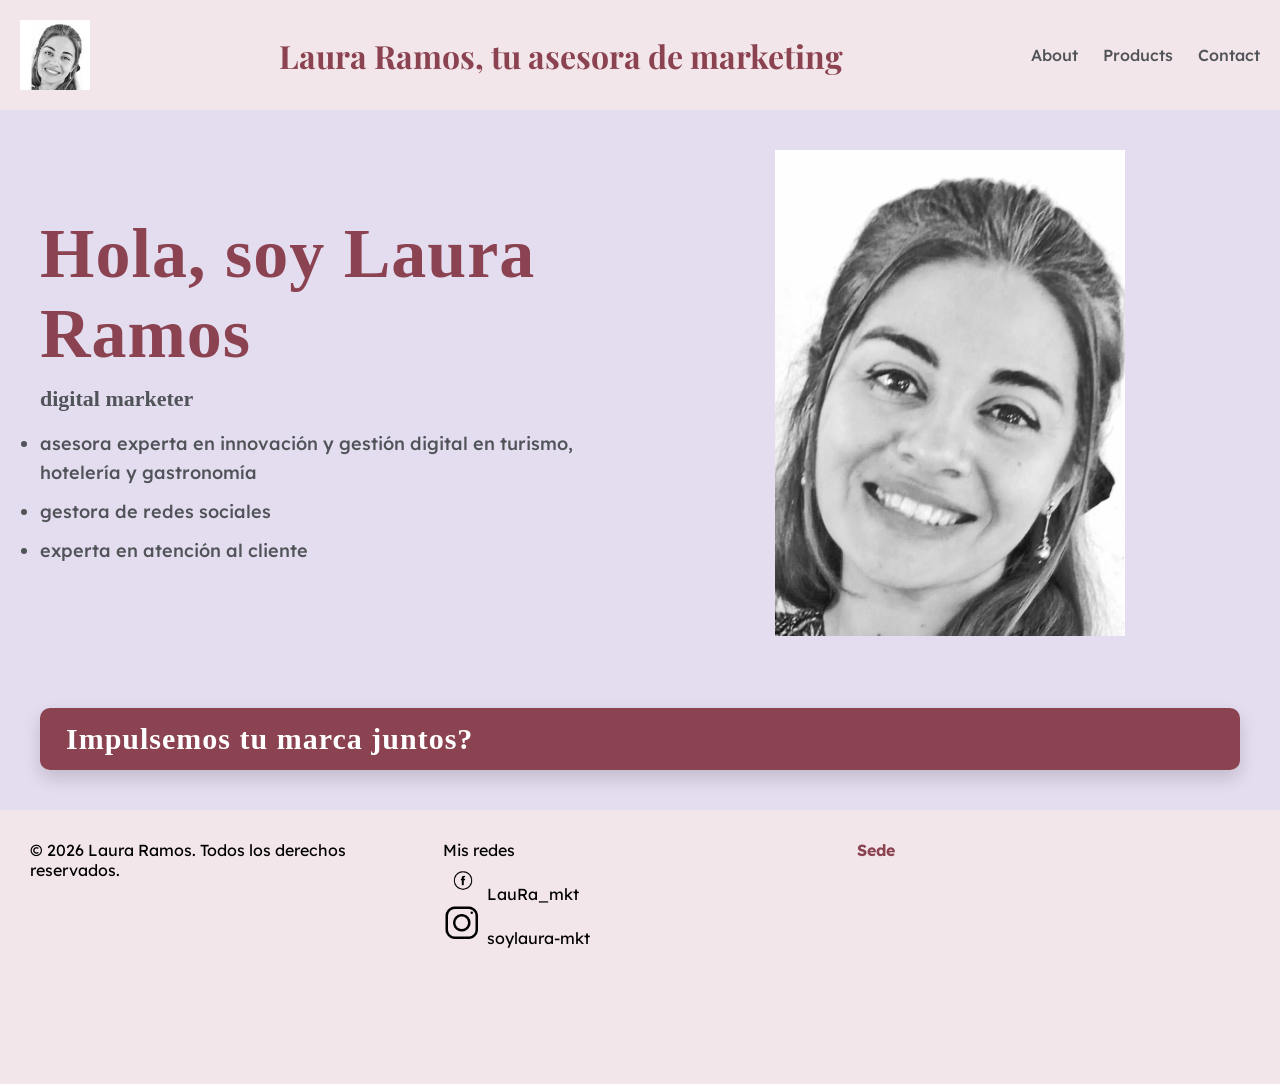
==== index.html @ f30fb0d6 "Primer commit" ====
<!DOCTYPE html>
<html lang="en">
<head>
    <meta charset="UTF-8">
    <meta name="viewport" content="width=device-width, initial-scale=1.0">
    <title>Laura Ramos</title>
    <link rel="stylesheet" href="./css/style.css">
    <link rel="preconnect" href="https://fonts.googleapis.com">
    <link rel="preconnect" href="https://fonts.gstatic.com" crossorigin>

    <link href="https://fonts.googleapis.com/css2?family=Lato:ital,wght@0,100;0,300;0,400;0,700;0,900;1,100;1,300;1,400;1,700;1,900&family=Lexend:wght@100..900&family=Montserrat:ital,wght@0,100..900;1,100..900&display=swap" rel="stylesheet">
    <link href="https://fonts.googleapis.com/css2?family=Playfair+Display:wght@400;700&display=swap" rel="stylesheet">
</head>
<body>
    <header>
        <img src="img/mi-foto-128.jpg" alt="mi-foto-logo">
        <h1>Laura Ramos, tu asesora de marketing</h1>
        <nav>
            <ul>
                <li><a href="pages/about.html">About</a></li>
                <li><a href="pages/contact.html">Products</a></li>
                <li><a href="pages/products.html">Contact</a></li>
            </ul> 
        </nav>     

    </header>
    
    <main>
         <div class="intro">
            <div class="intro-texto">
                <h2>Hola, soy Laura Ramos</h2>
                <h3>digital marketer</h3>
                <ul>
                    <li> asesora experta en innovación y gestión digital en turismo, hotelería y gastronomía</li>
                    <li> gestora de redes sociales</li>
                    <li> experta en atención al cliente</li>
                </ul>
            </div>
            <div class="intro-img">
                <img src="img/foto-lau-byn.jpg" alt="retrato-laura">
            </div>
         </div>
        <div class="enganche">
            Impulsemos tu marca juntos?
        </div>
               
             
        
    </main>
    
    
    <footer>

   <div class="footer-col">
      <p>© 2026 Laura Ramos. Todos los derechos reservados.</p>
   </div>

   <div class="footer-col redes">
      <p>Mis redes</p>

      <div class="red-face">
         <img class="logo" src="img/face-logo.png" alt="logo-facebook">
         <span>LauRa_mkt</span>
      </div>

      <div class="red-insta">
         <img class="logo" src="img/icons-instagram-64.png" alt="logo-insta">
         <span>soylaura-mkt</span>
      </div>
   </div>

   <div class="footer-col">
      <h4>Sede</h4>
        <iframe src="https://www.google.com/maps/embed?pb=!1m18!1m12!1m3!1d3268.889176097797!2d-67.68641412424311!3d-34.98444057282022!2m3!1f0!2f0!3f0!3m2!1i1024!2i768!4f13.1!3m3!1m2!1s0x9678174736912e2b%3A0x6cc3b433f2209af9!2sSalvador%20Calafat%20557%2C%20M5620%20Gral.%20Alvear%2C%20Mendoza!5e0!3m2!1ses!2sar!4v1769228580807!5m2!1ses!2sar" width="600" height="450" style="border:0;" allowfullscreen="" loading="lazy" referrerpolicy="no-referrer-when-downgrade"></iframe>
   </div>

</footer>
</body>
</html>
---- css/style.css ----
/* RESET */
*{
    margin:0;
    padding:0;
    box-sizing:border-box;
}

/*HEADER */

header{
    background:#f3e6ea;
    padding:20px;

    display:flex;
    align-items:center;
    justify-content:space-between;
}

header img{
    width:70px;
}

header h1{
    font-family:'Playfair Display',serif;
    color:#8b4351;
}

header ul{
    list-style:none;
    display:flex;
    gap:25px;
}
header nav a{
    font-family: 'Lexend', sans-serif;
    font-weight:500;
}

header a{
    text-decoration:none;
    color:#505458;
    font-weight:600;
}

/* MAIN INDEX GRID */

main{
    background:#e4dcef;
    padding:40px;

    display:grid;
    gap:40px;
    align-items:center;
}



.intro{
    display:flex;
    align-items:center;
    justify-content:space-between;
    gap:40px;
}

.intro-texto{
    flex:1;
    
}
.intro-texto h2{
    color:#8b4351;
    font-size:70px;
    font-weight:700;
    letter-spacing:1px;
}

.intro-texto h3,
.intro-texto ul{
    color:#505458;
}
.intro-texto h2{
    margin-bottom:12px;
}

.intro-texto h3{
    margin-bottom:18px;
    font-size:22px;
}

.intro-texto ul{
    margin-top:10px;
    font-size:18px;
    font-family: 'Lexend', sans-serif;
    font-weight:500;
    line-height:1.6;
}


.intro-texto li{
    margin-bottom:10px;
}
.intro-texto p{
    font-family:'Playfair Display',serif;
    color:#8b4351;
   
    
}

.intro-img{
    flex:1;
    text-align:center;
}

.intro-img img{
    width:100%;
    max-width:350px;
}
.enganche{
    display:inline-block;
    font-size:30px;
    font-weight:800;
    background:#8b4351;
    color:white;
    padding:14px 26px;
    border-radius:10px;
    margin-top:28px;
    letter-spacing:1px;
    box-shadow:0 8px 18px rgba(0,0,0,0.15);
    
    transition:0.3s;
}


/* ABOUT  */
.about-me{
    display:flex;
    align-items:center;
    justify-content:space-between;
    gap:50px;
    padding:60px;
    background:#f4e8eb;
    border-radius:20px;
    margin:40px;
    box-shadow:0 8px 25px rgba(0,0,0,0.05);
}

.about-text{
    flex:1;
}
.about-text h1{
    font-family:'Lexend', sans-serif;
    font-size:52px;
    color:#8b4351;
    margin-bottom:15px;
    letter-spacing:1px;
}

.about-text p{
    font-family:'Lexend', sans-serif;
    font-size:18px;
    line-height:1.7;
    color:#505458;
    max-width:520px;
}
.destacar{
    color:#8b4351;
    font-weight:600;
}

.about-img{
    flex:1;
    display:flex;
    justify-content:center;
}

.about-img img{
    width:320px;
    border-radius:20px;
    box-shadow:0 10px 25px rgba(0,0,0,0.15);
}
.about-experiencia{
    margin:60px 40px;
}

.about-experiencia h2{
    font-family:'Lexend', sans-serif;
    color:#8b4351;
    margin-bottom:30px;
}
.experiencia-grid{
    display:grid;
    grid-template-columns:repeat(3,1fr);
    gap:25px;
}
.card-exp{
    background:#f4e8eb;
    padding:25px;
    border-radius:18px;
    box-shadow:0 6px 18px rgba(0,0,0,0.05);
    transition:transform .25s ease, box-shadow .25s ease;
}

.card-exp h3{
    font-family:'Lexend', sans-serif;
    color:#8b4351;
    margin-bottom:10px;
}

.card-exp p{
    font-family:'Lato', sans-serif;
    color:#505458;
    line-height:1.6;
}


.exp-intro{
    font-family:'Lexend', sans-serif;
    color:#505458;
    margin-bottom:25px;
}
.exp-intro{
    display:inline-block;
    font-size:30px;
    font-weight:800;
    background:#8b4351;
    color:white;
    padding:14px 26px;
    border-radius:10px;
    margin-top:28px;
    letter-spacing:1px;
    box-shadow:0 8px 18px rgba(0,0,0,0.15);
    
    transition:0.3s;
}
.about-formacion{
 padding:80px 10%;
    background:#faf6f8;
    text-align:center;
}

.about-formacion h2{
    font-family:'Lexend', sans-serif;
    font-size:32px;
    margin-bottom:50px;
    color:#8b4351;
}

.formacion-grid{
    display:grid;
    grid-template-columns: repeat(3, 1fr);
    gap:30px;
}

.about-formadores{
    padding:80px 10%;
    background:#ffffff;
}

.about-formadores h2{
    font-family:'Lexend', sans-serif;
    color:#8b4351;
    margin-bottom:40px;
    text-align:center;
}
.formadores-intro{
    font-family:'Lexend', sans-serif;
    font-size:18px;
    color:#505458;
    text-align:center;
    max-width:600px;
    margin:0 auto 35px;
    line-height:1.6;
    opacity:.9;
}

.formadores-grid{
    display:grid;
    gap:25px;
}
.card-formador{
    display:flex;
    align-items:center;
    gap:25px;
    background:#faf6f8;
    padding:20px;
    border-radius:15px;
    box-shadow:0 6px 18px rgba(0,0,0,0.05);
}
.card-formador img{
    width:90px;
    height:70px;
    object-fit:contain;
    background:white;
    padding:8px;
    border-radius:10px;
}
.info-formador h3{
    font-family:'Lexend', sans-serif;
    color:#8b4351;
    margin-bottom:5px;
}

.info-formador p{
    font-family:'Lato', sans-serif;
    color:#505458;
}
.about-cta{
    text-align:center;
    padding:80px 20px;
    background:#f4e8eb;
    border-radius:20px;
    margin:60px 40px;
}

.about-cta h2{
    font-family:'Lexend', sans-serif;
    color:#8b4351;
    margin-bottom:20px;
}

.btn-cta{
    background:#8b4351;
    color:white;
    padding:12px 28px;
    border-radius:25px;
    text-decoration:none;
    font-family:'Lexend', sans-serif;
}


/* PRODUCTS */


.products{
    display:grid;
    grid-template-columns:1fr 1fr;
    gap:30px;
    margin-top:20px;
}

.kits{
    display:flex;
    justify-content:center;
    gap:40px;
    margin:60px 40px;
    flex-wrap:wrap;
}

.card{
    background:#faf6f8;
    padding:30px;
    border-radius:18px;
    width:320px;
    box-shadow:0 6px 18px rgba(0,0,0,0.05);
    transition:.3s;
}

.card h3{
    font-family:'Lexend', sans-serif;
    color:#8b4351;
    margin-bottom:10px;
}

.card ul{
    margin:15px 0;
    padding-left:18px;
    line-height:1.6;
    color:#505458;
    font-family:'Lexend', sans-serif;
}
.card-desc{
    color:#505458;
    font-family:'Lexend', sans-serif;
    text-transform:uppercase;
}

.boarding{
    border:1px solid #eadde2;
}

.first-class{
    border:2px solid #d4a373;
    background:linear-gradient(135deg,#faf6f8,#f3e6ea);
    transform:scale(1.05);
}

.card-btn{
    display:inline-block;
    margin-top:15px;
    padding:10px 20px;
    border-radius:10px;
    text-decoration:none;
    background:#8b4351;
    color:white;
    font-family:'Lexend', sans-serif;
}

.premium-btn{
    background:#d4a373;
    color:white;
}


.metodo{
    background-image:url("../img/faceless-foto.png");
    background-size:cover;
    background-position:center;
    background-repeat:no-repeat;
    padding:80px 20px;
    border-radius:20px;
    margin:60px 40px;
    color:#8b4351;
    text-align:center;
    font-family:'Lexend', sans-serif;
    font-size:20px;
}

.metodo-title h2{
    font-family:'Montserrat', sans-serif;
    font-size:46px;
    font-weight:700;
    margin:20px 0 15px;
    letter-spacing:2px;
    color:white;
    text-shadow:0 4px 15px rgba(0,0,0,0.35);
}
.intro-products h2{
    font-family:'Montserrat', sans-serif;
    font-size:48px;
    font-weight:700;
    letter-spacing:2px;
    text-align:center;
    color:#8b4351;
    margin-bottom:30px;
    text-transform:uppercase;
    position:relative;
}
.intro-products p{
    font-family:'Montserrat', sans-serif;
    font-size:20px;
    font-weight:600;
    letter-spacing:2px;
    text-align:center;
    color:grey;
    margin-bottom:30px;
    
    position:relative;
}
.products-cta{
    text-align:center;
    padding:90px 20px;
    background:#f4e8eb;
    border-radius:20px;
    margin:60px 40px;
    box-shadow:0 10px 30px rgba(0,0,0,0.05);
}

.products-cta h2{
    font-family:'Lexend', sans-serif;
    font-size: 20px;
    color:#8b4351;
    margin-bottom:20px;
}
.products-cta p{
    font-family:'Lexend', sans-serif;
    font-size:18px;
    color:#6b4b55;
    margin-bottom:25px;
}
.cta-btn{
    background:#8b4351;
    color:white;
    padding:14px 32px;
    border-radius:30px;
    text-decoration:none;
    font-family:'Montserrat', sans-serif;
    font-size:15px;
    letter-spacing:.5px;
    transition:.3s;
}





}


/* CONTACT FORM */

form{
    display:flex;
    flex-direction:column;
    gap:15px;
    max-width:400px;
}

input, textarea, select{
    padding:10px;
    border-radius:6px;
    border:1px solid #ccc;
}

/* FOOTER GRID */

footer{
    background:#f3e6ea;
    padding:30px;
    

    display:grid;
    grid-template-columns:1fr 1fr 1fr;
    gap:20px;
    align-items:start;
}
footer{
    font-family:'Lexend', sans-serif;
}

.logo{
    width:40px;
}
.red{
    display:flex;
    align-items:center;
    gap:10px;
    margin-top:10px;
}

footer iframe{
    width:100%;
    height:180px;
    border-radius:8px;
}
.footer-col h4{
    color:#8b4351;
    margin-bottom:10px;
}
/* MOBILE */

@media (max-width:768px){

    header{
        flex-direction:column;
        gap:15px;
        text-align:center;
    }

    header ul{
        flex-direction:column;
    }

    main{
        grid-template-columns:1fr;
        text-align:center;
    }
}
@media (max-width:768px){

    .intro-texto h2{
        font-size:28px;
    }

    .intro-texto h3{
        font-size:20px;
    }

    .intro-texto ul{
        font-size:17px;
    }

@media (max-width:768px){

    .about-text h1{
        font-size:32px;
    }

    .about-text p{
        font-size:16px;
    }

}
@media (max-width:768px){

    .about-me{
        margin:20px;
        padding:40px 20px;
    }

}

    .products{
        grid-template-columns:1fr;
    }
}

    
    @media (max-width:768px){

    footer{
        grid-template-columns:1fr;
        text-align:center;
    }

    .red{
        justify-content:center;
    }

}

@media (max-width:768px){

    .intro-texto h2{
        font-size:28px;
    }

    .intro-texto h3{
        font-size:20px;
    }

    .intro-texto ul{
        font-size:17px;
    }

}
@media (max-width:768px){

    .enganche{
        font-size:24px;
        padding:12px 20px;
    }

}
@media (max-width:768px){

    .about-me{
        flex-direction:column;
        text-align:center;
        padding:40px 20px;
    }

    .about-img img{
        width:260px;
    }

}
@media (max-width:768px){

    .experiencia-grid{
        grid-template-columns:1fr;
    }

    .about-experiencia{
        margin:40px 20px;
        text-align:center;
    }

}
@media (max-width:768px){

    .formacion-grid{
        grid-template-columns:1fr;
    }

    .about-formacion{
        padding:50px 20px;
    }

}
@media (max-width:768px){

    .card-formador{
        flex-direction:column;
        text-align:center;
    }

}
@media (max-width:768px){
    .formadores-intro{
        font-size:16px;
        padding:0 15px;
    }
}
@media (max-width:768px){

    .kits{
        margin:40px 20px;
        gap:25px;
    }

    .first-class{
        transform:none;
    }

    .card{
        width:100%;
    }

}
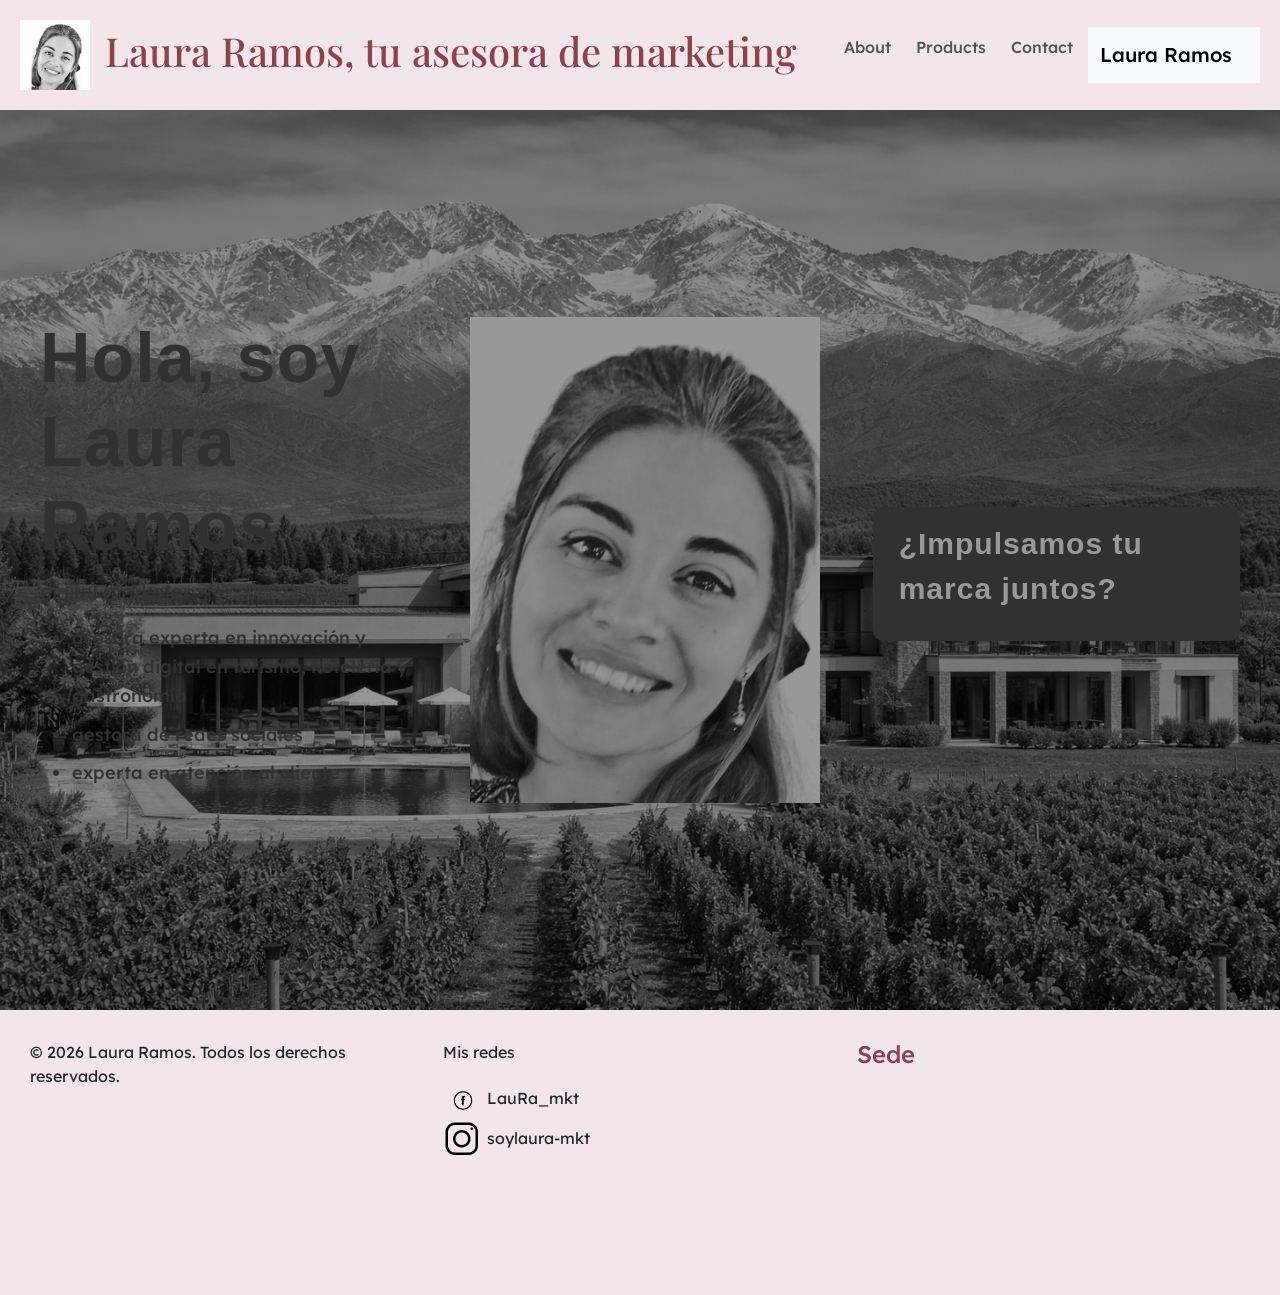
==== commit f6a96996: "new version contact" ====
--- a/index.html
+++ b/index.html
@@ -3,13 +3,16 @@
 <head>
     <meta charset="UTF-8">
     <meta name="viewport" content="width=device-width, initial-scale=1.0">
+    <link href="https://cdn.jsdelivr.net/npm/bootstrap@5.3.2/dist/css/bootstrap.min.css" rel="stylesheet">
     <title>Laura Ramos</title>
-    <link rel="stylesheet" href="./css/style.css">
+    
     <link rel="preconnect" href="https://fonts.googleapis.com">
     <link rel="preconnect" href="https://fonts.gstatic.com" crossorigin>
+    
+    <link href="https://fonts.googleapis.com/css2?family=Lato:ital,wght@0,100;0,300;0,400;0,700;0,900;1,100;1,300;1,400;1,700;1,900&family=Lexend:wght@100..900&family=Montserrat:ital,wght@0,100..900;1,100..900&display=swap" rel="stylesheet">
 
-    <link href="https://fonts.googleapis.com/css2?family=Lato:ital,wght@0,100;0,300;0,400;0,700;0,900;1,100;1,300;1,400;1,700;1,900&family=Lexend:wght@100..900&family=Montserrat:ital,wght@0,100..900;1,100..900&display=swap" rel="stylesheet">
     <link href="https://fonts.googleapis.com/css2?family=Playfair+Display:wght@400;700&display=swap" rel="stylesheet">
+    <link rel="stylesheet" href="./css/style.css">
 </head>
 <body>
     <header>
@@ -21,7 +24,12 @@
                 <li><a href="pages/contact.html">Products</a></li>
                 <li><a href="pages/products.html">Contact</a></li>
             </ul> 
-        </nav>     
+        </nav> 
+        <nav class="navbar navbar-expand-lg bg-light">
+            <div class="container">
+                <a class="navbar-brand" href="#">Laura Ramos</a>
+            </div>
+        </nav>    
 
     </header>
     
@@ -41,7 +49,7 @@
             </div>
          </div>
         <div class="enganche">
-            Impulsemos tu marca juntos?
+            <p>¿Impulsamos tu marca juntos?</p>
         </div>
                
              
--- a/css/style.css
+++ b/css/style.css
@@ -478,12 +478,6 @@
 }
 
 
-
-
-
-}
-
-
 /* CONTACT FORM */
 
 form{
@@ -498,6 +492,140 @@
     border-radius:6px;
     border:1px solid #ccc;
 }
+.form-contacto{
+    box-shadow: 0px 4px 10px rgba(0,0,0,0.2);
+}
+.titulo-contacto{
+    text-align: center;
+    margin-top: 40px;
+    margin-bottom: 30px;
+}
+
+.titulo-contacto h1{
+  font-family: "Montserrat", sans-serif;
+  font-weight: 800;
+  font-size: 42px;
+  color: #ffffff;
+}
+
+.titulo-contacto p{
+  font-family: "Lato", sans-serif;
+  font-size: 20px;
+  color: #ffffff;
+}
+
+.titulo-contacto h1,
+.titulo-contacto p{
+  color:white;
+  text-shadow:0 3px 8px rgba(0,0,0,0.6);
+}
+.titulo-contacto{
+    text-align:center;
+    margin-top:40px;
+    margin-bottom:30px;
+
+    background:rgba(0,0,0,0.55);
+    padding:20px;
+    border-radius:10px;
+    display:inline-block;
+}.titulo-contacto h1{
+    color:white;
+}
+
+.titulo-contacto p{
+    color:white;
+}
+body{
+  background:#f5f7fb;
+  font-family:'Poppins', sans-serif;
+}
+
+/* Card */
+.form-card{
+  max-width:420px;
+  margin:60px auto;
+  padding:30px;
+
+  background:white;
+  border-radius:12px;
+
+  box-shadow:0 10px 30px rgba(0,0,0,0.08);
+}
+
+/* titulo */
+.form-card h2{
+  margin-bottom:20px;
+  font-weight:600;
+}
+
+/* inputs */
+.form-card input,
+.form-card textarea{
+  width:100%;
+  padding:10px 12px;
+  margin-bottom:15px;
+
+  border:1px solid #ddd;
+  border-radius:6px;
+
+  font-family:'Poppins', sans-serif;
+}
+
+/* boton */
+.form-card button{
+  width:100%;
+  padding:14px;
+
+  font-size:16px;
+  font-weight:600;
+
+  background:#8b4351;
+  color:white;
+
+  border:none;
+  border-radius:8px;
+
+  cursor:pointer;
+  transition:all .2s ease;
+
+  box-shadow:0 6px 14px rgba(139,67,81,0.35);
+}
+
+.form-card button:hover{
+  background:#74323f;
+  transform:translateY(-1px);
+  box-shadow:0 8px 18px rgba(139,67,81,0.45);
+}
+main{
+  min-height:100vh;
+
+    background-image:url("../img/htl-mdz.png");
+    background-size:cover;
+    background-position:center;
+    background-repeat:no-repeat;
+
+    display:flex;
+    justify-content:center;
+    align-items:center;
+
+    position:relative;
+}
+
+/* capa blanco y negro + oscurecer un poco */
+main::before{
+  content:"";
+  position:absolute;
+  inset:0;
+
+  background:rgba(0,0,0,0.4);
+  backdrop-filter:grayscale(100%);
+}
+
+/* para que el formulario quede encima */
+.form-card{
+  position:relative;
+  z-index:1;
+}
 
 /* FOOTER GRID */
 
@@ -552,8 +680,6 @@
         grid-template-columns:1fr;
         text-align:center;
     }
-}
-@media (max-width:768px){
 
     .intro-texto h2{
         font-size:28px;
@@ -567,7 +693,6 @@
         font-size:17px;
     }
 
-@media (max-width:768px){
 
     .about-text h1{
         font-size:32px;
@@ -576,24 +701,16 @@
     .about-text p{
         font-size:16px;
     }
-
-}
-@media (max-width:768px){
 
     .about-me{
         margin:20px;
         padding:40px 20px;
     }
 
-}
-
     .products{
         grid-template-columns:1fr;
     }
-}
-
-    
-    @media (max-width:768px){
+
 
     footer{
         grid-template-columns:1fr;
@@ -604,10 +721,6 @@
         justify-content:center;
     }
 
-}
-
-@media (max-width:768px){
-
     .intro-texto h2{
         font-size:28px;
     }
@@ -619,17 +732,11 @@
     .intro-texto ul{
         font-size:17px;
     }
-
-}
-@media (max-width:768px){
 
     .enganche{
         font-size:24px;
         padding:12px 20px;
     }
-
-}
-@media (max-width:768px){
 
     .about-me{
         flex-direction:column;
@@ -641,9 +748,6 @@
         width:260px;
     }
 
-}
-@media (max-width:768px){
-
     .experiencia-grid{
         grid-template-columns:1fr;
     }
@@ -653,9 +757,6 @@
         text-align:center;
     }
 
-}
-@media (max-width:768px){
-
     .formacion-grid{
         grid-template-columns:1fr;
     }
@@ -663,23 +764,16 @@
     .about-formacion{
         padding:50px 20px;
     }
-
-}
-@media (max-width:768px){
 
     .card-formador{
         flex-direction:column;
         text-align:center;
     }
 
-}
-@media (max-width:768px){
     .formadores-intro{
         font-size:16px;
         padding:0 15px;
     }
-}
-@media (max-width:768px){
 
     .kits{
         margin:40px 20px;
@@ -693,6 +787,47 @@
     .card{
         width:100%;
     }
-
-}
-
+    main{
+    padding:40px 20px;
+}
+
+.titulo-contacto{
+    width:100%;
+    padding:15px;
+    margin-bottom:20px;
+}
+
+.titulo-contacto h1{
+    font-size:28px;
+}
+
+.titulo-contacto p{
+    font-size:16px;
+}
+
+.form-card{
+    width:100%;
+    max-width:100%;
+    margin:20px auto;
+    padding:25px;
+}
+
+.form{
+    width:100%;
+}
+
+.input,
+.textarea,
+.select{
+    font-size:14px;
+}
+
+.button{
+    font-size:16px;
+    padding:14px;
+}
+
+}
+
+
+
